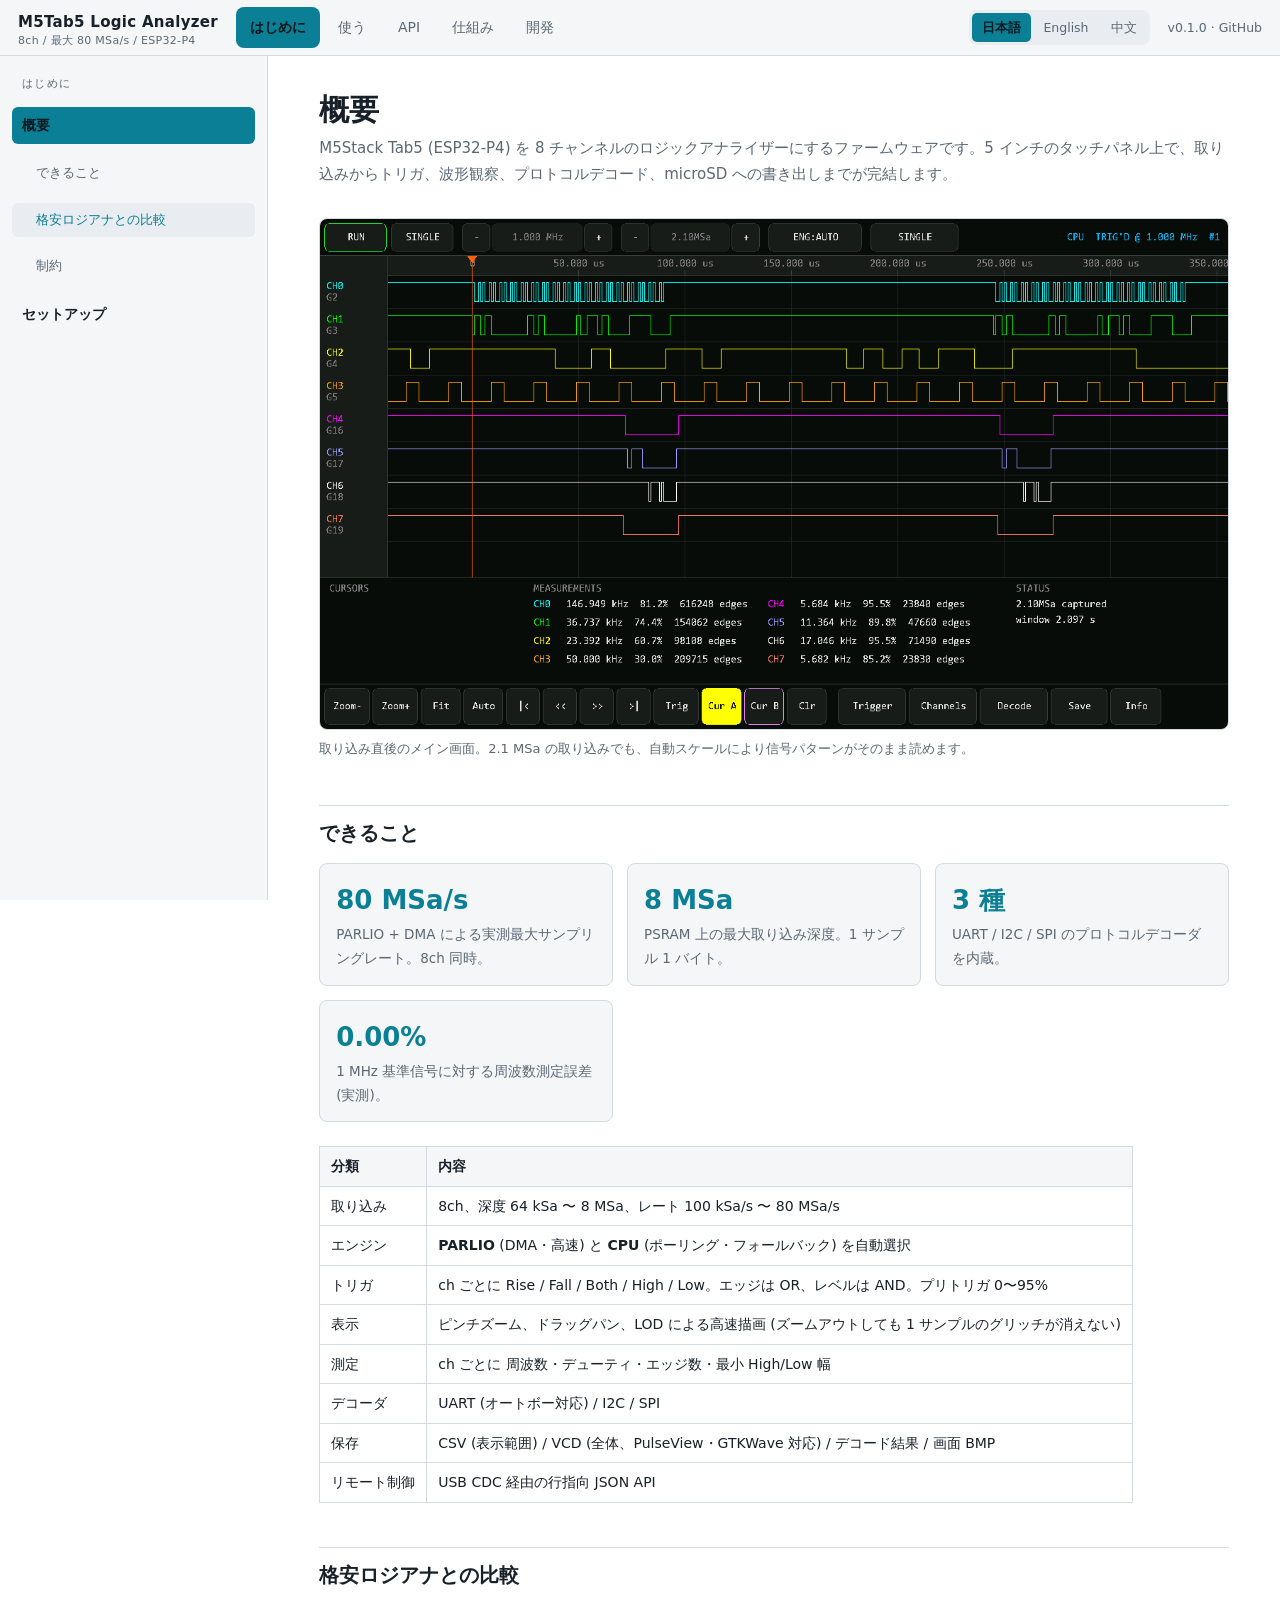
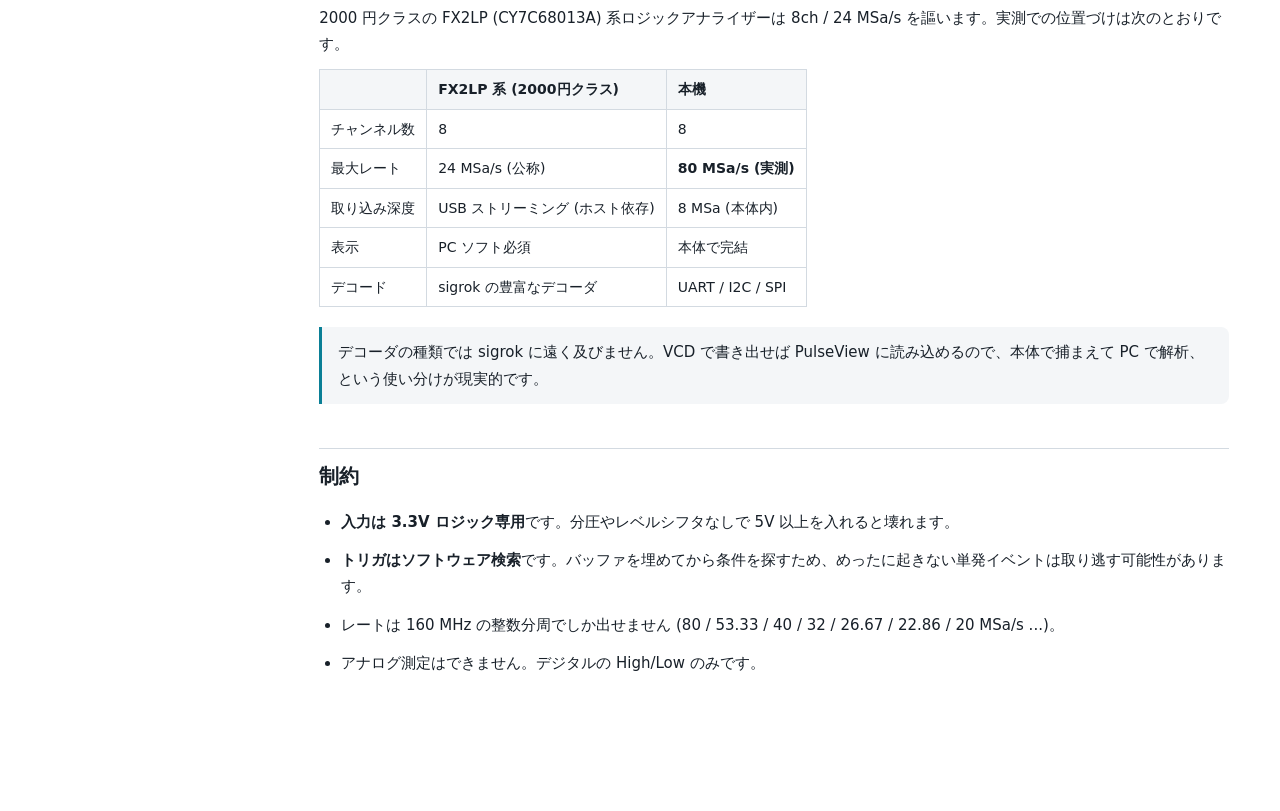
==== docs/index.html @ 8fd13aca "Add M5Tab5 8-channel logic analyzer firmware, tooling and manual Firmware for the M5Stack Tab5 (ESP3" ====
<!doctype html>
<html lang="ja">
<head>
<meta charset="utf-8">
<meta name="viewport" content="width=device-width, initial-scale=1">
<title>M5Tab5 Logic Analyzer — ドキュメント</title>
<link rel="stylesheet" href="assets/site.css">
</head>
<body>

<header>
  <button id="menuToggle" aria-label="目次">&#9776;</button>
  <div class="brand"><a href="https://github.com/airpocket-soundman/M5Tab-logic-analyzer">M5Tab5 Logic Analyzer</a><small>8ch / 最大 80 MSa/s / ESP32-P4</small></div>
  <nav class="main" id="mainNav"></nav>
  <div class="langs"><a href="index.html" data-file="index.html" aria-current="true">日本語</a><a href="en.html" data-file="en.html">English</a><a href="zh.html" data-file="zh.html">中文</a></div>
  <a class="repo" href="https://github.com/airpocket-soundman/M5Tab-logic-analyzer">v0.1.0 &#183; GitHub</a>
</header>

<aside>
  <div class="toc-title" id="tocTitle">目次</div>
  <ul id="toc"></ul>
</aside>

<main id="content">

<article data-page="overview" data-section="start" data-title="概要">
<h1>概要</h1>
  <p class="lede">M5Stack Tab5 (ESP32-P4) を 8 チャンネルのロジックアナライザーにするファームウェアです。5 インチのタッチパネル上で、取り込みからトリガ、波形観察、プロトコルデコード、microSD への書き出しまでが完結します。</p>

  <figure>
    <img src="img/01-overview.png" alt="メイン画面。8チャンネルの波形と測定値が並ぶ">
    <figcaption>取り込み直後のメイン画面。2.1 MSa の取り込みでも、自動スケールにより信号パターンがそのまま読めます。</figcaption>
  </figure>

  <h2 id="highlights">できること</h2>
  <div class="cards">
    <div class="card"><div class="big">80 MSa/s</div><p>PARLIO + DMA による実測最大サンプリングレート。8ch 同時。</p></div>
    <div class="card"><div class="big">8 MSa</div><p>PSRAM 上の最大取り込み深度。1 サンプル 1 バイト。</p></div>
    <div class="card"><div class="big">3 種</div><p>UART / I2C / SPI のプロトコルデコーダを内蔵。</p></div>
    <div class="card"><div class="big">0.00%</div><p>1 MHz 基準信号に対する周波数測定誤差 (実測)。</p></div>
  </div>

  <table>
    <tr><th>分類</th><th>内容</th></tr>
    <tr><td>取り込み</td><td>8ch、深度 64 kSa 〜 8 MSa、レート 100 kSa/s 〜 80 MSa/s</td></tr>
    <tr><td>エンジン</td><td><b>PARLIO</b> (DMA・高速) と <b>CPU</b> (ポーリング・フォールバック) を自動選択</td></tr>
    <tr><td>トリガ</td><td>ch ごとに Rise / Fall / Both / High / Low。エッジは OR、レベルは AND。プリトリガ 0〜95%</td></tr>
    <tr><td>表示</td><td>ピンチズーム、ドラッグパン、LOD による高速描画 (ズームアウトしても 1 サンプルのグリッチが消えない)</td></tr>
    <tr><td>測定</td><td>ch ごとに 周波数・デューティ・エッジ数・最小 High/Low 幅</td></tr>
    <tr><td>デコーダ</td><td>UART (オートボー対応) / I2C / SPI</td></tr>
    <tr><td>保存</td><td>CSV (表示範囲) / VCD (全体、PulseView・GTKWave 対応) / デコード結果 / 画面 BMP</td></tr>
    <tr><td>リモート制御</td><td>USB CDC 経由の行指向 JSON API</td></tr>
  </table>

  <h2 id="compare">格安ロジアナとの比較</h2>
  <p>2000 円クラスの FX2LP (CY7C68013A) 系ロジックアナライザーは 8ch / 24 MSa/s を謳います。実測での位置づけは次のとおりです。</p>
  <table>
    <tr><th></th><th>FX2LP 系 (2000円クラス)</th><th>本機</th></tr>
    <tr><td>チャンネル数</td><td>8</td><td>8</td></tr>
    <tr><td>最大レート</td><td>24 MSa/s (公称)</td><td><b>80 MSa/s (実測)</b></td></tr>
    <tr><td>取り込み深度</td><td>USB ストリーミング (ホスト依存)</td><td>8 MSa (本体内)</td></tr>
    <tr><td>表示</td><td>PC ソフト必須</td><td>本体で完結</td></tr>
    <tr><td>デコード</td><td>sigrok の豊富なデコーダ</td><td>UART / I2C / SPI</td></tr>
  </table>
  <div class="note"><p>デコーダの種類では sigrok に遠く及びません。VCD で書き出せば PulseView に読み込めるので、本体で捕まえて PC で解析、という使い分けが現実的です。</p></div>

  <h2 id="limits">制約</h2>
  <ul>
    <li><b>入力は 3.3V ロジック専用</b>です。分圧やレベルシフタなしで 5V 以上を入れると壊れます。</li>
    <li><b>トリガはソフトウェア検索</b>です。バッファを埋めてから条件を探すため、めったに起きない単発イベントは取り逃す可能性があります。</li>
    <li>レートは 160 MHz の整数分周でしか出せません (80 / 53.33 / 40 / 32 / 26.67 / 22.86 / 20 MSa/s ...)。</li>
    <li>アナログ測定はできません。デジタルの High/Low のみです。</li>
  </ul>
</article>
<article data-page="setup" data-section="start" data-title="セットアップ">
<h1>セットアップ</h1>
  <p class="lede">プローブの配線、ビルド、書き込みまで。</p>

  <h2 id="wiring">プローブの配線</h2>
  <p>プローブは Tab5 の <b>M5-Bus ヘッダ (2×15, 30 ピン)</b> に出します。</p>

  <figure>
    <img src="img/m5bus-pinout.svg" alt="M5-Bus ヘッダのピン配置。プローブに使う8本を波形と同じ色で示している" style="background:#0f1216">
    <figcaption>M5-Bus のピン配置。CH0〜CH7 は波形表示と同じ色で示しています。</figcaption>
  </figure>

  <table>
    <tr><th>ch</th><th>GPIO</th><th>M5-Bus ピン</th><th>備考</th></tr>
    <tr><td>CH0</td><td>G2</td><td class="num">21</td><td>汎用 GPIO</td></tr>
    <tr><td>CH1</td><td>G3</td><td class="num">19</td><td>汎用 GPIO</td></tr>
    <tr><td>CH2</td><td>G4</td><td class="num">20</td><td>汎用 GPIO</td></tr>
    <tr><td>CH3</td><td>G5</td><td class="num">11</td><td>M5-Bus SPI_SCK と共用</td></tr>
    <tr><td>CH4</td><td>G16</td><td class="num">2</td><td>汎用 GPIO</td></tr>
    <tr><td>CH5</td><td>G17</td><td class="num">4</td><td>M5-Bus PB_IN と共用</td></tr>
    <tr><td>CH6</td><td>G18</td><td class="num">7</td><td>M5-Bus SPI_MOSI と共用</td></tr>
    <tr><td>CH7</td><td>G19</td><td class="num">9</td><td>M5-Bus SPI_MISO と共用</td></tr>
    <tr><td>GND</td><td>—</td><td class="num">1 / 3 / 5</td><td>測定対象と必ず共通に</td></tr>
  </table>

  <div class="warn">
    <p><b>入力レベルは 3.3V です。</b>5V や 12V の信号を直結すると ESP32-P4 が壊れます。高い電圧を測るときは分圧か 3.3V のレベルシフタ／バッファを挟んでください。</p>
    <p><b>25 / 27 / 29 番ピンは HVIN、28 / 30 番は 5V とバッテリー</b>です。プローブのリードが触れないよう注意してください。</p>
  </div>

  <p>未接続の ch がノイズを拾わないよう、既定で内部プルアップを有効にしています。何もつないでいない ch は常時 High に見えます。</p>

  <div class="tip">
    <p>8ch すべてを 1 つの GPIO バンク (GPIO0–31) に収めてあるので、CPU エンジンはレジスタ 1 回読みで 8ch を取り込めます。ピンを変える場合もバンクをまたがないほうが速度が落ちません。割り当ては <code>include/config.h</code> の先頭 8 行で変更できます。</p>
  </div>

  <h2 id="build">ビルドと書き込み</h2>
  <p>PlatformIO と <a href="https://github.com/pioarduino/platform-espressif32">pioarduino</a> の ESP32-P4 対応版を使います。</p>
  <pre><code>pio run -t upload</code></pre>
  <p>シリアルモニタ:</p>
  <pre><code>pio device monitor</code></pre>
  <p>初回は toolchain のダウンロードで 5〜10 分かかります。</p>

  <div class="warn">
    <p><b>Windows で Git Bash / MSYS から <code>pio</code> を実行しないでください。</b>ESP-IDF のツールインストーラが <code>MSys/Mingw is not supported</code> で失敗します。PowerShell か cmd から実行してください。</p>
  </div>

  <h2 id="firstrun">最初の動作確認</h2>
  <p>外部の信号源がなくても、内蔵のテスト信号発生で全経路を確認できます。USB でつないだまま <a href="#" data-goto="api">リモート制御 API</a> から:</p>
  <pre><code>gen ch=0 freq=1000000 duty=50
trigger clear=1
config engine=parlio rate=26666666 depth=2097152
single</code></pre>
  <p>取り込み完了後に <code>stats</code> を送り、<code>stats[0].freq</code> が 1000000 前後になれば、GPIO マトリクスから PARLIO、DMA、バッファまで正常です。</p>
</article>
<article data-page="ui" data-section="use" data-title="画面の見かた">
<h1>画面の見かた</h1>
  <p class="lede">1280×720 の画面は 5 つの領域に分かれています。</p>

  <figure>
    <img src="img/03-zoomed.png" alt="拡大した波形表示。8チャンネルすべてに信号がある">
    <figcaption>混在信号を拡大したところ。CH0/CH1 が I2C、CH2 が UART、CH3 が PWM、CH4–CH7 が SPI。</figcaption>
  </figure>

  <table>
    <tr><th>領域</th><th>内容</th></tr>
    <tr><td>上段バー</td><td>RUN / SINGLE、サンプリングレート、深度、エンジン、トリガモード、右端に状態表示</td></tr>
    <tr><td>左端の列</td><td>ch 名と割り当て GPIO。<code>inv</code> 表示は論理反転中</td></tr>
    <tr><td>波形エリア</td><td>時間ルーラ、8ch のトレース、デコード注釈 2 行</td></tr>
    <tr><td>中段パネル</td><td>カーソル、ch ごとの測定値、状態とメッセージ</td></tr>
    <tr><td>下段バー</td><td>ズーム / パン / カーソル操作と各種オーバーレイの呼び出し</td></tr>
  </table>

  <h2 id="statusline">右上の状態表示</h2>
  <p><code>CPU TRIG'D @ 5.000 MHz #2</code> のように表示されます。</p>
  <ul>
    <li><b>エンジン</b> — 実際に使われている取り込みエンジン (<code>PARLIO</code> / <code>CPU</code>)</li>
    <li><b>状態</b> — <code>IDLE</code> / <code>SAMPLING</code> / <code>TRIG'D</code> (トリガ検出) / <code>UNTRIG</code> (未検出) / <code>FAILED</code></li>
    <li><b>@ レート</b> — 実効サンプリングレート。要求値ではなくハードウェアが実際に出している値</li>
    <li><b>#n</b> — 取り込み回数</li>
  </ul>

  <h2 id="measure">測定値の読みかた</h2>
  <p>中段パネルの MEASUREMENTS は、取り込み全体に対する ch ごとの統計です。</p>
  <ul>
    <li><b>周波数</b> — 立ち上がり間隔の平均から算出。窓の端で切れたバーストに引きずられません</li>
    <li><b>デューティ</b> — 完全な 1 周期分だけを対象にした High 比率</li>
    <li><b>エッジ数</b> — 取り込み全体での遷移回数</li>
    <li>周期性がない信号では <code>N edges  min 120 ns</code> のように最小パルス幅が出ます</li>
  </ul>
  <div class="tip"><p>「サンプリングレートが足りているか」は最小パルス幅で判断できます。最小パルス幅がサンプル周期の 2〜3 倍しかなければ、レートを上げるべきです。</p></div>
</article>
<article data-page="capture" data-section="use" data-title="取り込みとトリガ">
<h1>取り込みとトリガ</h1>
  <p class="lede">レートと深度の決め方、トリガ条件の組み立て方。</p>

  <figure>
    <img src="img/02-capture-64k.png" alt="65.5 kSa / 5 MSa/s で取り込んだ状態">
    <figcaption>深度 65.5 kSa、5 MSa/s で取り込んだ直後。取り込み全体が画面に収まっています。</figcaption>
  </figure>

  <h2 id="rate">レートと深度</h2>
  <p>観測したい最速のエッジに対して <b>5〜10 倍</b> のレートが目安です。取り込み時間は <code>深度 ÷ レート</code> で、中段パネルの <code>window</code> に出ます。</p>
  <table>
    <tr><th>操作</th><th>効果</th></tr>
    <tr><td>レート <code>-</code> <code>+</code></td><td>100 kSa/s 〜 80 MSa/s。実効値は右上の <code>@</code> を確認</td></tr>
    <tr><td>深度 <code>-</code> <code>+</code></td><td>64 kSa 〜 8 MSa。<b>深度を変えると現在の取り込みは破棄されます</b> (レート変更では破棄されません)</td></tr>
    <tr><td><code>ENG</code></td><td><code>AUTO</code> / <code>PARLIO</code> / <code>CPU</code>。AUTO は PARLIO が使えればそちらを選びます</td></tr>
  </table>
  <div class="note"><p>レートは 160 MHz の整数分周でしか出せません。メニューはその実現可能な値 (80 / 53.33 / 40 / 32 / 26.67 / 22.86 / 20 MSa/s …) で構成してあります。24 MSa/s ちょうどは出せないため、上側の 26.67 MSa/s を使ってください。</p></div>

  <h2 id="trigger">トリガ条件</h2>
  <figure>
    <img src="img/09-trigger.png" alt="トリガ設定オーバーレイ">
    <figcaption>Trigger オーバーレイ。ch をタップするたびに条件が一巡します。</figcaption>
  </figure>
  <ul>
    <li>ch のボタンをタップするたびに <code>--</code> → <code>Rise</code> → <code>Fall</code> → <code>Both</code> → <code>High</code> → <code>Low</code> → <code>--</code> と巡回します。</li>
    <li><b>エッジ条件どうしは OR</b>、<b>レベル条件どうしは AND</b>、両方あるときは「いずれかのエッジ AND すべてのレベル」。</li>
    <li>例: CH0=<code>Rise</code>、CH1=<code>Low</code> → 「CH1 が Low の間に CH0 が立ち上がったら」</li>
    <li><b>pre %</b> はプリトリガの割合です。25% なら画面の左 1/4 がトリガ前になります。</li>
    <li><b>Clear all</b> で全 ch を <code>--</code> に戻します。条件がひとつも無ければトリガ無し (取り込んだものをそのまま表示) になります。</li>
  </ul>

  <h3>トリガモード</h3>
  <table>
    <tr><th>モード</th><th>条件が見つからないとき</th></tr>
    <tr><td>AUTO</td><td>そのまま表示する</td></tr>
    <tr><td>NORMAL</td><td>5 秒間、取り込みと検索を繰り返す。その間は前の画面が残る</td></tr>
    <tr><td>SINGLE</td><td>1 回だけ取り込んで停止</td></tr>
  </table>

  <div class="note">
    <p>トリガはハードウェアではなくソフトウェア検索です。バッファを埋めてから条件を探すため、NORMAL モードは「取り込み → 検索 → 見つからなければ再取り込み」を繰り返します。周期的な信号には十分ですが、めったに起きない単発イベントは取り逃す可能性があります。これは「取り込み中は 1 サンプルも落とさない」ことを優先したトレードオフです。</p>
  </div>
</article>
<article data-page="navigate" data-section="use" data-title="波形操作とカーソル">
<h1>波形操作とカーソル</h1>
  <p class="lede">パン・ズームと 2 本のカーソルによる時間測定。</p>

  <figure>
    <img src="img/08-cursors.png" alt="カーソル A と B を置いた状態">
    <figcaption>カーソル A / B を置くと、中段パネルに Δt とその逆数 (周波数) が出ます。</figcaption>
  </figure>

  <table>
    <tr><th>操作</th><th>動作</th></tr>
    <tr><td>ドラッグ</td><td>左右にパン</td></tr>
    <tr><td>2 本指ピンチ</td><td>時間軸ズーム (指の中点が固定される)</td></tr>
    <tr><td>タップ</td><td>アクティブなカーソルをその位置へ</td></tr>
    <tr><td><span class="kbd">Zoom-</span> <span class="kbd">Zoom+</span></td><td>画面中央を軸に 2 倍ずつズーム</td></tr>
    <tr><td><span class="kbd">Fit</span></td><td>取り込み全体を画面に収める</td></tr>
    <tr><td><span class="kbd">Auto</span></td><td>最も細いパルスが約 3 px になるズームに合わせる (取り込み直後の既定)</td></tr>
    <tr><td><span class="kbd">|&lt;</span> <span class="kbd">&gt;|</span></td><td>先頭 / 末尾へ</td></tr>
    <tr><td><span class="kbd">&lt;&lt;</span> <span class="kbd">&gt;&gt;</span></td><td>半画面ずつスクロール</td></tr>
    <tr><td><span class="kbd">Trig</span></td><td>トリガ位置へジャンプ</td></tr>
    <tr><td><span class="kbd">Cur A</span> <span class="kbd">Cur B</span></td><td>置きたいカーソルを選ぶ (選択中が反転表示)</td></tr>
    <tr><td><span class="kbd">Clr</span></td><td>カーソルを消す</td></tr>
  </table>

  <h2 id="autoscale">取り込み直後の自動スケール</h2>
  <p>取り込み全体を画面幅に収めると、2 MSa を約 1180 px に描くことになり 1 列あたり 1700 サンプル。どの ch も塗りつぶしの帯になり、パターンが何も見えません。</p>
  <p>そこで取り込み後は、<b>捕まえた信号の中で最も細いパルスが約 3 px になる</b>ズームを自動で選びます。これは全 ch が形を保てる最も粗い倍率です。全体を俯瞰したいときは <span class="kbd">Fit</span>、自動スケールに戻したいときは <span class="kbd">Auto</span> を押してください。</p>

  <h2 id="lod">ズームアウトしてもグリッチが消えない理由</h2>
  <p>8 MSa を約 1150 ピクセルに描くと、1 列あたり 7000 サンプル。単純に間引くと 1 サンプルだけのヒゲが見えなくなり、ロジックアナライザーとして使い物になりません。</p>
  <p>そこで取り込み完了時に <b>(OR, AND) の要約ピラミッド</b> を構築しています。OR は「一度でも High だったか」、AND は「ずっと High だったか」を表すので、どれだけズームアウトしても 1 サンプルの尖りが「High と Low の両方あり」= 縦線として残ります。<b>正確さを落とさない間引き</b>です。</p>
</article>
<article data-page="channels" data-section="use" data-title="チャンネル設定">
<h1>チャンネル設定</h1>
  <p class="lede">表示のオンオフと論理反転。</p>

  <figure>
    <img src="img/10-channels.png" alt="チャンネル設定オーバーレイ">
    <figcaption>Channels オーバーレイ。ch ごとに表示と論理を切り替えます。</figcaption>
  </figure>

  <ul>
    <li><b>SHOWN / hidden</b> — 表示のオンオフ。隠すと残りの ch のレーンが広がるので、注目したい数本だけを大きく見られます。</li>
    <li><b>INVERTED / normal</b> — 論理反転。オープンコレクタや反転プローブ用です。波形・測定・CSV・VCD すべてに反映されます。</li>
  </ul>
  <p>ch 名の下に割り当て GPIO が出ます。反転中は左端の列に <code>inv</code> と表示されます。</p>
</article>
<article data-page="decode" data-section="use" data-title="プロトコルデコード">
<h1>プロトコルデコード</h1>
  <p class="lede">UART / I2C / SPI を波形に重ねて表示します。</p>

  <figure>
    <img src="img/11-decode-options.png" alt="デコーダ設定オーバーレイ">
    <figcaption>Decode オーバーレイ。設定を変えるたびに自動で再デコードされます。</figcaption>
  </figure>

  <h2 id="i2c">I2C</h2>
  <figure>
    <img src="img/05-decode-i2c.png" alt="I2C のデコード結果">
    <figcaption>アドレス <code>50 W</code> に続いてデータ <code>50 5A 3C</code>。下の行に ACK (<code>A</code>) / NAK (<code>N</code>)。</figcaption>
  </figure>
  <p>SCL と SDA の ch を割り当てるだけです。<code>START</code> / <code>Sr</code> (リピートスタート) / <code>STOP</code>、アドレス (R/W 付き)、データバイトが上の行に出ます。</p>

  <h2 id="uart">UART</h2>
  <figure>
    <img src="img/06-decode-uart.png" alt="UART のデコード結果">
    <figcaption>データバイト <code>4C 'L'</code> <code>41 'A'</code>。下の行に <code>S</code> (スタート) / <code>T</code> (ストップ)。</figcaption>
  </figure>
  <table>
    <tr><th>項目</th><th>説明</th></tr>
    <tr><td>Line</td><td>信号の ch</td></tr>
    <tr><td>Baud</td><td><code>auto</code> か固定値。<code>auto</code> は最小パルス幅を 1 ビットとみなして推定します</td></tr>
    <tr><td>Data bits</td><td>5〜9</td></tr>
    <tr><td>Parity</td><td>N / E / O</td></tr>
    <tr><td>Stop bits</td><td>1 / 2</td></tr>
    <tr><td>Polarity</td><td><code>idle high</code> が通常の TTL シリアル。反転プローブなら <code>inverted</code></td></tr>
    <tr><td>Bit order</td><td>通常は LSB first</td></tr>
  </table>
  <p>ストップビットが崩れているフレームは赤で <code>T!</code> になり、そのバイトもエラー色で表示されます。そこでビットクロックを信用せず、次のエッジで同期を取り直すので、1 バイトの乱れがストリーム全体を壊しません。</p>
  <div class="note"><p>オートボーは「1 ビット幅のパルスが最低 1 つある」ことが前提です。<code>0x00</code> や <code>0xFF</code> ばかりのストリームでは外すので、その場合は固定値にしてください。</p></div>

  <h2 id="spi">SPI</h2>
  <figure>
    <img src="img/07-decode-spi.png" alt="SPI のデコード結果">
    <figcaption>MOSI が上の行、MISO が下の行。<code>CS\</code> / <code>CS/</code> は選択・解除。</figcaption>
  </figure>
  <p>CLK は必須、MOSI / MISO / CS は <code>--</code> で無効にできます。CS を <code>--</code> にすると常時選択として扱います。CPOL / CPHA でサンプルエッジが決まります (CPOL = CPHA のとき立ち上がりでサンプル)。</p>
</article>
<article data-page="save" data-section="use" data-title="保存とエクスポート">
<h1>保存とエクスポート</h1>
  <p class="lede">microSD へ CSV / VCD / デコード結果 / 画面を書き出します。</p>

  <figure>
    <img src="img/12-save.png" alt="保存オーバーレイ">
    <figcaption>Save オーバーレイ。カードは初回アクセス時に自動でマウントされます。</figcaption>
  </figure>

  <table>
    <tr><th>ボタン</th><th>出力</th><th>内容</th></tr>
    <tr><td>Save CSV (view)</td><td><code>/la/capNNNN.csv</code></td><td><b>表示範囲のみ</b>、1 サンプル 1 行。時刻はトリガ基準の秒</td></tr>
    <tr><td>Save VCD (all)</td><td><code>/la/capNNNN.vcd</code></td><td>取り込み全体。値の変化点のみ</td></tr>
    <tr><td>Save decode</td><td><code>/la/decNNNN.txt</code></td><td>デコード結果をタブ区切りで</td></tr>
    <tr><td>Screenshot BMP</td><td><code>/la/shotNNNN.bmp</code></td><td>画面全体の 24 bit BMP</td></tr>
  </table>

  <div class="note"><p>CSV を全体で出さないのは、8 MSa だと数十 MB になり書き込みに何分もかかるためです。全体が必要なら VCD を使ってください。値の変化点だけを書くので桁違いに小さくなります。</p></div>

  <h2 id="pulseview">PulseView / GTKWave で開く</h2>
  <ol>
    <li>VCD を PC にコピー</li>
    <li>PulseView で <i>Import Value Change Dump data</i> を選ぶ</li>
    <li>そのまま sigrok の豊富なデコーダ群が使えます</li>
  </ol>
  <p>タイムスケールは「1 サンプルあたり 10 ステップ以上」を保つ最も粗い単位が自動で選ばれるので、レートを変えても分解能が落ちません。</p>
</article>
<article data-page="api" data-section="api" data-title="リモート制御 API">
<h1>リモート制御 API</h1>
  <p class="lede">USB CDC (書き込みに使うのと同じポート) が行指向の制御 API を兼ねています。1 行送ると JSON が 1 行返る同期プロトコルです。</p>

  <div class="warn">
    <p><b>DTR / RTS を操作しないでください。</b>ESP32 の USB-Serial-JTAG ではこの 2 本がリセットとブートピンに直結しており、トグルするとボードが ROM ブートローダに落ちて応答しなくなります。ポートを開くときは両方 false のままにしてください。</p>
  </div>

  <p>ログ出力は絞ってありますが、ESP-IDF が起動時などに数行出すことがあります。<b><code>{</code> で始まらない行は読み飛ばしてください。</b></p>
  <p>コマンドは取り込みの<b>合間</b>に処理されます。取り込み中はブロックするため、掃引の途中で送った <code>stop</code> は次の掃引の前に効きます。</p>

  <h2 id="api-basic">基本</h2>
  <table>
    <tr><th>コマンド</th><th>内容</th></tr>
    <tr><td><code>ping</code></td><td>疎通確認とファームウェア情報</td></tr>
    <tr><td><code>status</code></td><td>全状態のスナップショット。多くのコマンドがこれと同じ形を返す</td></tr>
    <tr><td><code>run</code> / <code>single</code> / <code>stop</code></td><td>連続取り込み / 1 回 / 停止</td></tr>
    <tr><td><code>config [rate=Hz] [depth=samples] [engine=auto|parlio|cpu]</code></td><td><code>rate</code> はメニュー内の最も近い値にスナップ。<code>depth</code> は 2 の冪に切り上げ</td></tr>
    <tr><td><code>trigger [mode=] [pos=] [chN=off|rise|fall|both|high|low] [clear=1]</code></td><td>トリガ条件</td></tr>
    <tr><td><code>channel n=0-7 [on=0|1] [inv=0|1]</code></td><td>表示と論理反転</td></tr>
  </table>
  <pre><code>&gt; ping
{"ok":true,"fw":"0.1.0","api":1,"board":22,"channels":8,"parlio_built":true,"cpu_mhz":360}</code></pre>

  <h2 id="api-read">波形の読み出し</h2>
  <table>
    <tr><th>コマンド</th><th>内容</th></tr>
    <tr><td><code>stats</code></td><td>ch ごとの周波数・デューティ・エッジ数・最小パルス幅</td></tr>
    <tr><td><code>edges ch=N [from=] [count=]</code></td><td><b>自動化の第一候補。</b>遷移位置だけを返すので生サンプルより桁違いに小さい。1 回最大 2048 遷移</td></tr>
    <tr><td><code>read [from=] [count=]</code></td><td>生サンプルを 16 進で。1 サンプル 1 バイト、bit N が ch N。1 回最大 4096</td></tr>
    <tr><td><code>ann [from=] [count=]</code></td><td>デコード結果。1 回最大 512 件</td></tr>
  </table>
  <pre><code>&gt; edges ch=0 count=8
{"ok":true,"ch":0,"from":0,"level":1,"sec_per_sample":3.75e-08,
 "edges":[13,27,40,54,67,81,94,108],"next":109,"more":true}</code></pre>

  <h2 id="api-decode">デコーダ</h2>
  <pre><code>decode kind=i2c scl=0 sda=1
decode kind=uart line=2 baud=auto bits=8 parity=n stop=1
decode kind=spi clk=4 mosi=5 miso=6 cs=7 cpol=0 cpha=0 order=msb bits=8</code></pre>
  <p>設定を変えると自動で再デコードされます。<code>mosi</code> / <code>miso</code> / <code>cs</code> は <code>-1</code> で無効化できます。</p>

  <h2 id="api-gen">内蔵テスト信号発生</h2>
  <p><code>gen ch=N [freq=Hz] [duty=0..100]</code> は指定した ch のピンを LEDC で駆動しつつ、そのままサンプリングもできます。<b>外部信号源なしで全経路を検証できます。</b></p>
  <pre><code>&gt; gen ch=0 freq=1000000 duty=50
{"ok":true,"gen":"on","ch":0,"pin":2,"freq":1000000,"duty":50,"res_bits":5}
&gt; gen off=1</code></pre>
  <p><code>res_bits</code> は LEDC の分解能で、周波数が高いほど小さくなります。デューティの量子化幅は 1/2<sup>res_bits</sup> なので、高い周波数では 50% ちょうどは出ません (<code>res_bits=5</code> なら 15/32 = 46.9%)。</p>

  <h2 id="api-example">PowerShell からのヘルパー</h2>
  <pre><code>$p = New-Object System.IO.Ports.SerialPort "COM6",115200,None,8,one
$p.DtrEnable = $false   # 必須: トグルするとブートローダに落ちる
$p.RtsEnable = $false
$p.NewLine = "`n"
$p.Open()

function Send-Cmd([string]$c) {
  $p.WriteLine($c)
  $sb = New-Object System.Text.StringBuilder
  $deadline = (Get-Date).AddSeconds(15)
  while ((Get-Date) -lt $deadline) {
    $null = $sb.Append($p.ReadExisting())
    foreach ($ln in ($sb.ToString() -split "`n")) {
      $t = $ln.Trim()
      if ($t.StartsWith('{') -and $t.EndsWith('}')) { return $t | ConvertFrom-Json }
    }
    Start-Sleep -Milliseconds 15
  }
}

Send-Cmd 'ping'</code></pre>
  <p>全コマンドの詳細は <a href="API.md">docs/API.md</a> にあります。</p>
</article>
<article data-page="arch" data-section="how" data-title="アーキテクチャ">
<h1>アーキテクチャ</h1>
  <p class="lede">取り込みエンジン、トリガ、描画の設計と、その理由。</p>

  <pre><code>main.cpp
  └─ App                            アプリ状態機械 + タッチ UI
       ├─ ISampler                  取り込みエンジン抽象
       │    ├─ SamplerParlio        PARLIO RX + GDMA
       │    └─ SamplerCpu           GPIO ポーリングループ
       ├─ CaptureBuffer             PSRAM のサンプル列 + LOD ピラミッド
       ├─ findTrigger()             トリガ条件のソフトウェア検索
       ├─ measureChannels()         ch ごとの周波数/デューティ/エッジ
       ├─ runDecoder()              UART / I2C / SPI
       ├─ WaveformView              波形・ルーラ・注釈・カーソルの描画
       └─ Exporter                  microSD への CSV / VCD / txt / BMP</code></pre>

  <h2 id="format">サンプル格納形式</h2>
  <p>1 サンプル 1 バイト、ビット N が ch N です。8ch を 1 バイトに詰めることで</p>
  <ul>
    <li>PARLIO の <code>data_width = 8</code> とそのまま一致する</li>
    <li>CPU エンジンのパック処理が数命令で済む</li>
    <li>トリガ検索・測定・デコードがすべて「バイト列の走査」になる</li>
  </ul>
  <p>という形に揃えました。深度 8 MSa でも 8 MB なので、Tab5 の 32 MB PSRAM に余裕で収まります。</p>

  <h2 id="parlio">PARLIO エンジン</h2>
  <p>ESP32-P4 の PARLIO 受信器は、内部で分周したクロックの各エッジで 8 本の入力をラッチし、GDMA でメモリに書き出します。CPU は一切関与しないのでジッタがありません。</p>
  <p>設計上のいちばんの制約は、ドライバが <b>内部 RAM 以外のペイロードを拒否する</b>ことです。そこで内部 RAM に 191 KiB のリングを確保し、<code>partial_rx_en</code> の<b>無限トランザクション</b>を張ります。ディスクリプタチェーンが循環するので、ハードウェアはブロック間で一度も止まりません。</p>
  <p>データの取り出しには 2 つのモードがあり、これが到達レートを決めます。</p>
  <table>
    <tr><th>モード</th><th>条件</th><th>特徴</th></tr>
    <tr><td><b>direct</b></td><td>深度 ≤ 191 kSa</td><td>取り込み中は一切コピーしない。リアルタイム制約ゼロで、レートはペリフェラルの上限まで出せる</td></tr>
    <tr><td><b>stream</b></td><td>深度 &gt; 191 kSa</td><td>ディスクリプタ完了ごとに PSRAM へコピー。コピーがサンプルレートに追従する必要がある</td></tr>
  </table>

  <h2 id="cpu">CPU エンジン</h2>
  <p>GPIO 入力レジスタを直接読み、config.h のピンマップからコンパイル時に展開したシフト列で 1 バイトに詰めます。既定のピンマップは全 ch がバンク 0 なので、レジスタ読みは 1 回だけです。</p>
  <p>ペーシングはディレイループではなく RISC-V のサイクルカウンタで行います。サンプルごとに締切を計算してそこまでスピンし、要求レートがループの限界より速い場合は自然にフリーランに落ちて<b>実測レート</b>を返します。時間軸が嘘にならないのがこの方式の利点です。</p>
  <p>割り込みは 2 ms 程度のチャンク単位でマスクします。数秒かかる取り込みの間ずっとマスクすると tick とウォッチドッグが死ぬので、チャンク境界に小さな (報告済みの) 隙間ができることを受け入れています。</p>

  <h2 id="trig-impl">トリガ</h2>
  <p>ハードウェアトリガは無いので、<b>バッファを埋めてから条件を探す</b>方式です。<code>TriggerConfig</code> は 4 つのビットマスク (rise / fall / levelHigh / levelLow) に畳まれるので、検索ループは 1 サンプルあたり数命令で済みます。</p>
  <p>検索はプリトリガ分だけ進んだ位置から始めます。こうすると、見つかった位置の手前に必ず要求されたプリトリガ長が確保されます。</p>

  <h2 id="lod-impl">LOD ピラミッド</h2>
  <p>取り込み完了時に (OR, AND) の要約ピラミッドを構築します。レベル 0 は 64 サンプルを 1 エントリに畳み、以降は 2 エントリずつ畳んで倍々。メモリは 2 バイト × (N/64) × 2 ≒ N/16 バイトで、8 MSa でも 512 KB 程度です。</p>
  <p>1 px あたり 1 サンプル未満まで拡大したときは、ピラミッドを使わず実サンプルをそのまま階段状に描きます。</p>
</article>
<article data-page="perf" data-section="how" data-title="実測性能">
<h1>実測性能</h1>
  <p class="lede">M5Stack Tab5 実機 (ESP32-P4 rev v1.3 / 360 MHz / PSRAM 32MB) での測定値。</p>

  <p>内蔵テスト信号発生で CH0 に 1 MHz 方形波を出し、深度 2 MSa で取り込んだ結果です。</p>
  <table>
    <tr><th>要求レート</th><th class="num">実効レート</th><th class="num">取り込み</th><th class="num">1 MHz の測定値</th><th class="num">誤差</th><th class="num">コピー ISR 占有</th></tr>
    <tr><td>20 MSa/s</td><td class="num">20.00</td><td class="num">2097152</td><td class="num">1.00 MHz</td><td class="num">0.00%</td><td class="num">20%</td></tr>
    <tr><td>22.86 MSa/s</td><td class="num">22.86</td><td class="num">2097152</td><td class="num">1.00 MHz</td><td class="num">0.00%</td><td class="num">22%</td></tr>
    <tr><td><b>26.67 MSa/s</b></td><td class="num"><b>26.67</b></td><td class="num">2097152</td><td class="num">1.00 MHz</td><td class="num">0.00%</td><td class="num"><b>26%</b></td></tr>
    <tr><td>32 MSa/s</td><td class="num">32.00</td><td class="num">2097152</td><td class="num">1.00 MHz</td><td class="num">0.00%</td><td class="num">31%</td></tr>
    <tr><td>40 MSa/s</td><td class="num">40.00</td><td class="num">2097152</td><td class="num">1.00 MHz</td><td class="num">0.00%</td><td class="num">39%</td></tr>
    <tr><td>53.33 MSa/s</td><td class="num">53.33</td><td class="num">2097152</td><td class="num">1.00 MHz</td><td class="num">0.00%</td><td class="num">52%</td></tr>
    <tr><td>80 MSa/s</td><td class="num">80.00</td><td class="num">2097152</td><td class="num">1.00 MHz</td><td class="num">0.00%</td><td class="num">77%</td></tr>
  </table>

  <div class="tip"><p><b>2000 円クラスの FX2LP 系ロジアナ (24 MSa/s 8ch) を上回ります。</b>26.67 MSa/s でコピー ISR の占有率はわずか 26%、深度も 2 MSa まで確認済みです。エッジ数も理論値と一致しているため、取りこぼしはありません。</p></div>

  <div class="warn"><p>80 MSa/s も動作しますが ISR 占有 77% と余裕がないため、常用は <b>40 MSa/s 以下</b>を推奨します。占有率が 80% を超えると Info パネルに <code>OVERRUN RISK</code> と表示されます。</p></div>

  <h2 id="perf-input">入力周波数の実測</h2>
  <p>内蔵ジェネレータで CH0 に方形波を出し、80 MSa/s・深度 131072 で取り込んだ結果です。</p>
  <table>
    <tr><th class="num">発生周波数</th><th class="num">1 周期あたり</th><th class="num">測定値</th><th class="num">エッジ数</th><th>判定</th></tr>
    <tr><td class="num">1.00 MHz</td><td class="num">80 サンプル</td><td class="num">1.00 MHz</td><td class="num">3279</td><td>理論値と一致</td></tr>
    <tr><td class="num">1.95 MHz</td><td class="num">40 サンプル</td><td class="num">1.95 MHz</td><td class="num">6379</td><td>一致</td></tr>
    <tr><td class="num">4.91 MHz</td><td class="num">16 サンプル</td><td class="num">4.91 MHz</td><td class="num">16092</td><td>一致</td></tr>
    <tr><td class="num">9.74 MHz</td><td class="num">8 サンプル</td><td class="num">9.74 MHz</td><td class="num">31908</td><td>一致</td></tr>
    <tr><td class="num">12.96 MHz</td><td class="num">6 サンプル</td><td class="num">12.96 MHz</td><td class="num">42449</td><td>一致</td></tr>
    <tr><td class="num"><b>19.44 MHz</b></td><td class="num"><b>4.1 サンプル</b></td><td class="num"><b>19.44 MHz</b></td><td class="num"><b>63695 / 63696</b></td><td>2 回連続で一致</td></tr>
  </table>
  <p>発生周波数が半端なのは LEDC の分周が小数になるためで、アナライザ側の誤差ではありません (同じ値が繰り返し再現します)。</p>
  <div class="note"><p><b>19.44 MHz より上は未測定です。</b>内蔵 LEDC がそれ以上を生成できず外部の信号源が必要なためで、ペリフェラル側の上限ではありません。</p></div>

  <h2 id="perf-channels">チャンネルマッピングの検証</h2>
  <p>内蔵ジェネレータで 1 MHz を 1 ch ずつ順に出し、20 MSa/s・深度 131072 で取り込んだ結果です。理論エッジ数は 13107。</p>
  <table>
    <tr><th>駆動 ch</th><th>GPIO</th><th>反応した ch</th><th class="num">測定値</th><th class="num">エッジ数</th></tr>
    <tr><td>CH0</td><td>G2</td><td>CH0 のみ</td><td class="num">1.00 MHz</td><td class="num">13106</td></tr>
    <tr><td>CH1</td><td>G3</td><td>CH1 のみ</td><td class="num">1.00 MHz</td><td class="num">13107</td></tr>
    <tr><td>CH2</td><td>G4</td><td>CH2 のみ</td><td class="num">1.00 MHz</td><td class="num">13111</td></tr>
    <tr><td>CH3</td><td>G5</td><td>CH3 のみ</td><td class="num">1.00 MHz</td><td class="num">13111</td></tr>
    <tr><td>CH4</td><td>G16</td><td>CH4 のみ</td><td class="num">1.00 MHz</td><td class="num">13114</td></tr>
    <tr><td>CH5</td><td>G17</td><td>CH5 のみ</td><td class="num">1.00 MHz</td><td class="num">13107</td></tr>
    <tr><td>CH6</td><td>G18</td><td>CH6 のみ</td><td class="num">1.00 MHz</td><td class="num">13111</td></tr>
    <tr><td>CH7</td><td>G19</td><td>CH7 のみ</td><td class="num">1.00 MHz</td><td class="num">13111</td></tr>
  </table>
  <p>チャンネルの入れ替わりもクロストークもありません。トリガも実機で確認済みで、<code>ch3=rise</code> / プリトリガ 25% でトリガ位置 32770 (境界の 32768 直後)、アイドル線に <code>ch5=rise</code> を掛けると <code>-1</code> (誤発火なし) になります。</p>

  <h2 id="perf-cpu">CPU エンジンの実力</h2>
  <p>5 MSa/s を要求して <b>実測 2.811 MSa/s</b>。200 kHz の信号を 200.06 kHz と測定 (誤差 0.03%) するので、実測レートを返す設計どおり時間軸は正しいままです。1 サンプルあたり約 128 サイクルで、PSRAM への書き込みがコストを支配しています。</p>
  <div class="note"><p><b>CPU エンジンは 2.8 MSa/s 程度が上限</b>とみてください。PARLIO が使えない場合のフォールバックであり、常用するものではありません。</p></div>

  <h2 id="perf-todo">未検証の項目</h2>
  <table>
    <tr><th>項目</th><th>状態</th></tr>
    <tr><td>microSD への保存</td><td><b>未検証</b>。CSV / VCD / BMP の書き出しコードは一度も実行していません</td></tr>
    <tr><td>実機のタッチ操作</td><td>未確認。UI 操作はシミュレータの合成タッチでのみ検証</td></tr>
    <tr><td>外部回路の実測</td><td>すべて内部ループバック。実際のプローブ配線・GND・信号品質は未検証</td></tr>
    <tr><td>実プロトコルのデコード</td><td>合成波形のみ。ゴミ入力でクラッシュしないことは確認済み</td></tr>
    <tr><td>19.44 MHz 超の入力</td><td>内蔵ジェネレータの限界で未測定</td></tr>
  </table>

  <h2 id="perf-naming">呼称について</h2>
  <table>
    <tr><th>表記</th><th class="num">値</th><th>根拠</th></tr>
    <tr><td><b>サンプリングレート</b></td><td class="num"><b>80 MSa/s</b> (8ch 同時)</td><td>実測。エッジ数が理論値と一致</td></tr>
    <tr><td>常用推奨レート</td><td class="num">40 MSa/s 以下</td><td>80 MSa/s はコピー ISR 占有 77% で余裕がない</td></tr>
    <tr><td>最小検出パルス幅</td><td class="num">12.5 ns @ 80 MSa/s</td><td>1 サンプル周期</td></tr>
    <tr><td>測定確認済み入力周波数</td><td class="num">19.44 MHz</td><td>上記の実測。これ以上は未測定</td></tr>
    <tr><td>実用的な信号周波数</td><td class="num">8〜20 MHz</td><td>5〜10 倍のオーバーサンプリングを確保する場合</td></tr>
  </table>
  <p>格安ロジアナが「24MHz」と名乗るときの 24 はサンプリングレートなので、同じ流儀なら本機は <b>80MHz 相当</b>です。ただし「80 MHz の信号が測れる」と誤読されるため、<b><code>80 MSa/s</code> と単位まで書くことを推奨します。</b></p>

  <h2 id="perf-notes">測定上の注意</h2>
  <ul>
    <li><b>時間軸はハードウェア分周値をそのまま使います。</b>壁時計で測るとアーミングと停止処理の分だけ約 1% 伸びるため、そちらは診断用にのみ表示しています。</li>
    <li>測定できる信号の周波数はサンプリングレートとは別です。エッジ位置を確実に取るには 5〜10 倍のオーバーサンプリングが必要なので、40 MSa/s なら実用 4〜8 MHz、20 MSa/s なら 2〜4 MHz が目安です。</li>
    <li>CPU エンジンの上限はループ速度で決まり、実測値が表示されます。PARLIO が使えない場合のフォールバックです。</li>
  </ul>
</article>
<article data-page="sim" data-section="dev" data-title="シミュレータ">
<h1>ブラウザシミュレータ</h1>
  <p class="lede">実機なしで UI を動かし、このドキュメントのスクリーンショットを再生成します。</p>

  <p>このページのスクリーンショットはすべて、<b>実機と同じ UI コードを WebAssembly でビルドして生成しています</b>。モックアップではありません。<code>WaveformView</code>、<code>App</code>、デコーダ、測定、LOD ピラミッドはファームウェアとバイト単位で同じソースです。</p>

  <h2 id="sim-how">仕組み</h2>
  <p><a href="https://github.com/airpocket-soundman/web-simulator-for-lvgl">web-simulator-for-lvgl</a> の M5GFX 互換バックエンドを使います。互換層はピクセル・矩形・線までしか持たないため、UI が必要とする以下を <code>sim/</code> で補っています。</p>
  <ul>
    <li><code>sim/sim_gfx.cpp</code> — テキスト描画、角丸矩形、三角形。フォントは Consolas を <code>sim/tools/make_font.py</code> でビットマップ化 (M5GFX の Font2/Font4 と同じ送り幅に合わせてあるので、ラベルがボタンからはみ出しません)</li>
    <li><code>sim/shim/</code> — M5Unified、Arduino、esp_heap_caps、esp_log の最小スタブ</li>
    <li><code>sim/sim_sampler.cpp</code> — 合成波形を生成する <code>ISampler</code>。I2C / UART / PWM / SPI が同時に走るシーン</li>
  </ul>
  <p>UI コードは <code>M5GFX</code> を直接名指しせず <code>include/gfx.h</code> の <code>LaGfx</code> を使うので、ファームウェアとシミュレータで同じソースが通ります。</p>

  <h2 id="sim-build">ビルド</h2>
  <p>インタラクティブな HTML を生成する:</p>
  <pre><code>&amp; D:\github\airpocket-soundman\web-simulator-for-lvgl\lvgl-sim.ps1 build .</code></pre>
  <p><code>build/lvgl-simulator/m5tab5-logic-analyzer.html</code> ができます。サーバー不要でそのままブラウザで開けます。</p>

  <p>スクリーンショットを再生成する:</p>
  <pre><code>pwsh sim/tools/build_shots.ps1</code></pre>
  <p>同じソースをヘッドレスの Node プログラムとしてビルドし、スクリプト化したタッチ操作で 13 枚を <code>docs/img/</code> に書き出します。<b>スクリプト駆動なので、何度実行しても同じ画像が得られます。</b></p>

  <h2 id="sim-found">シミュレータで見つかった不具合</h2>
  <p>スクリーンショットを撮る過程で、実機にも存在する UI バグが 2 件見つかりました。</p>
  <ul>
    <li><b>オーバーレイの Close を押すとカーソルが置かれる</b> — ボタンが押下を処理したあと、指を離したイベントが波形エリアに素通りしていました。押下を消費したことを記録して解決。</li>
    <li><b>クリック直後の 1 フレームがボタンの古い状態を描く</b> — ボタン配列を入力処理の<i>前</i>に構築していたため。描画直前に再構築するよう変更。</li>
  </ul>

  <div class="note"><p>シミュレータは UI プレビューであって、ボードエミュレータ ではありません。PARLIO、microSD、シリアル API は動きません (Save パネルは「ブラウザには microSD がない」と正直に返します)。</p></div>
</article>
<article data-page="trouble" data-section="dev" data-title="トラブルシューティング">
<h1>トラブルシューティング</h1>
  <p class="lede">まずは Info パネルを見てください。</p>

  <figure>
    <img src="img/13-info.png" alt="Info オーバーレイ">
    <figcaption>Info オーバーレイ。エンジンの選択結果、直前の取り込みモード、メモリ、ピン割り当てが出ます。</figcaption>
  </figure>

  <table>
    <tr><th>症状</th><th>確認すること</th></tr>
    <tr><td>全 ch が High のまま</td><td>プローブが浮いている (内部プルアップが効いている)。GND を測定対象と共通にしたか</td></tr>
    <tr><td>波形がガタつく</td><td>レートが足りない。信号の 5〜10 倍まで上げる。最小パルス幅の測定値が目安になる</td></tr>
    <tr><td><code>UNTRIG</code> のまま</td><td>トリガ条件が厳しすぎる。Trigger → <b>Clear all</b> で条件を外して素の波形を見る</td></tr>
    <tr><td>PARLIO が選ばれない</td><td>Info で理由を確認。内部 RAM 不足なら深度を下げる</td></tr>
    <tr><td><code>OVERRUN RISK</code> が出る</td><td>レートを下げるか、深度を 191 kSa 以下にして direct モードにする</td></tr>
    <tr><td>SD に保存できない</td><td>Save パネルのエラー表示を確認。FAT32 でフォーマットしたカードを使う</td></tr>
    <tr><td>期待より遅いレートしか出ない</td><td>ENG が <code>CPU</code> になっていないか。CPU エンジンの上限はループ速度で決まる</td></tr>
    <tr><td>API が応答しない</td><td>DTR / RTS を触っていないか。触るとブートローダに落ちる。<code>esptool --after hard-reset chip-id</code> で復帰</td></tr>
    <tr><td>PlatformIO のツール導入が失敗する</td><td>Git Bash / MSYS から実行していないか。PowerShell か cmd を使う</td></tr>
  </table>
</article>

</main>

<script>window.SITE_SECTIONS = [{"id": "start", "label": "はじめに"}, {"id": "use", "label": "使う"}, {"id": "api", "label": "API"}, {"id": "how", "label": "仕組み"}, {"id": "dev", "label": "開発"}];</script>
<script src="assets/site.js"></script>
</body>
</html>
---- docs/assets/site.css ----
:root {
  --bg: #0f1216;
  --bg-2: #161b21;
  --bg-3: #1d242c;
  --line: #2b343e;
  --fg: #dde5ec;
  --fg-dim: #8d9aa8;
  --accent: #35c7e0;
  --warn: #ff8f3f;
  --bad: #ff5f56;
  --good: #4ad07a;
  --radius: 8px;
  --top-h: 56px;
  --side-w: 268px;
}
@media (prefers-color-scheme: light) {
  :root {
    --bg: #ffffff; --bg-2: #f4f6f8; --bg-3: #e9edf1; --line: #d3dae1;
    --fg: #182029; --fg-dim: #5b6874; --accent: #0a7f96;
  }
}
* { box-sizing: border-box; }
html, body { margin: 0; padding: 0; height: 100%; }
body {
  background: var(--bg); color: var(--fg);
  font-family: "Helvetica Neue", "Segoe UI", "Hiragino Sans", "Noto Sans JP",
               "Noto Sans SC", "Microsoft YaHei", "Yu Gothic UI", system-ui, sans-serif;
  font-size: 15px; line-height: 1.75;
  -webkit-font-smoothing: antialiased;
}
a { color: var(--accent); }

header {
  position: fixed; inset: 0 0 auto 0; height: var(--top-h); z-index: 30;
  display: flex; align-items: center; gap: 18px;
  padding: 0 18px; background: var(--bg-2);
  border-bottom: 1px solid var(--line);
}
.brand { font-weight: 700; letter-spacing: .02em; white-space: nowrap; }
.brand a { color: inherit; text-decoration: none; }
.brand small { display: block; font-weight: 400; font-size: 11px; color: var(--fg-dim); line-height: 1; }
nav.main { display: flex; gap: 4px; overflow-x: auto; flex: 1; }
nav.main button {
  appearance: none; border: 0; background: transparent; color: var(--fg-dim);
  font: inherit; font-size: 14px; padding: 8px 14px; border-radius: var(--radius);
  cursor: pointer; white-space: nowrap;
}
nav.main button:hover { background: var(--bg-3); color: var(--fg); }
nav.main button[aria-current="true"] { background: var(--accent); color: #06181d; font-weight: 600; }

.langs { display: flex; gap: 2px; background: var(--bg-3); border-radius: var(--radius); padding: 3px; }
.langs a {
  font-size: 12.5px; padding: 4px 10px; border-radius: 5px;
  color: var(--fg-dim); text-decoration: none; white-space: nowrap;
}
.langs a:hover { color: var(--fg); }
.langs a[aria-current="true"] { background: var(--accent); color: #06181d; font-weight: 600; }
header .repo { font-size: 12.5px; color: var(--fg-dim); white-space: nowrap; text-decoration: none; }
#menuToggle { display: none; background: var(--bg-3); color: var(--fg); border: 0;
              border-radius: 6px; padding: 6px 10px; cursor: pointer; }

aside {
  position: fixed; top: var(--top-h); bottom: 0; left: 0; width: var(--side-w);
  overflow-y: auto; padding: 18px 12px 40px;
  background: var(--bg-2); border-right: 1px solid var(--line); z-index: 20;
}
aside .toc-title {
  font-size: 11px; letter-spacing: .12em; text-transform: uppercase;
  color: var(--fg-dim); padding: 0 10px 8px;
}
aside ul { list-style: none; margin: 0; padding: 0; }
aside a {
  display: block; padding: 6px 10px; border-radius: 6px;
  color: var(--fg-dim); text-decoration: none; font-size: 14px;
}
aside a:hover { background: var(--bg-3); color: var(--fg); }
aside a.page { color: var(--fg); font-weight: 600; margin-top: 6px; }
aside a.head { font-size: 13px; padding-left: 24px; }
aside a.active { background: var(--bg-3); color: var(--accent); }
aside a.page.active { background: var(--accent); color: #06181d; }

main {
  margin: var(--top-h) 0 0 var(--side-w);
  padding: 34px clamp(20px, 4vw, 56px) 120px;
  max-width: 1080px;
}
article[hidden] { display: none; }
h1 { font-size: 30px; line-height: 1.3; margin: 0 0 6px; letter-spacing: .01em; }
.lede { color: var(--fg-dim); margin: 0 0 30px; font-size: 15px; }
h2 {
  font-size: 20px; margin: 44px 0 12px; padding-top: 10px;
  border-top: 1px solid var(--line); scroll-margin-top: calc(var(--top-h) + 16px);
}
h3 { font-size: 16px; margin: 26px 0 8px; }
p, li { margin: 0 0 12px; }
ul, ol { padding-left: 22px; }
code {
  font-family: "SFMono-Regular", Consolas, "Liberation Mono", monospace;
  font-size: 13px; background: var(--bg-3); padding: 1px 5px; border-radius: 4px;
}
pre {
  background: var(--bg-2); border: 1px solid var(--line); border-radius: var(--radius);
  padding: 14px 16px; overflow-x: auto; margin: 0 0 18px;
}
pre code { background: none; padding: 0; font-size: 12.5px; line-height: 1.6; }
table { border-collapse: collapse; width: 100%; margin: 0 0 20px; font-size: 14px;
        display: block; overflow-x: auto; }
th, td { border: 1px solid var(--line); padding: 7px 11px; text-align: left; vertical-align: top; }
th { background: var(--bg-2); font-weight: 600; white-space: nowrap; }
td.num, th.num { text-align: right; font-variant-numeric: tabular-nums; }

figure { margin: 0 0 26px; }
figure img {
  width: 100%; max-width: 100%; display: block;
  border: 1px solid var(--line); border-radius: var(--radius); background: #000;
}
figcaption { font-size: 13px; color: var(--fg-dim); margin-top: 8px; }

.note, .warn, .tip {
  border-left: 3px solid var(--accent); background: var(--bg-2);
  padding: 12px 16px; border-radius: 0 var(--radius) var(--radius) 0; margin: 0 0 20px;
}
.warn { border-left-color: var(--bad); }
.tip  { border-left-color: var(--good); }
.note p:last-child, .warn p:last-child, .tip p:last-child { margin-bottom: 0; }
.kbd {
  display: inline-block; border: 1px solid var(--line); background: var(--bg-3);
  border-radius: 5px; padding: 0 6px; font-size: 12px; font-family: monospace;
}
.cards { display: grid; gap: 14px; grid-template-columns: repeat(auto-fit, minmax(220px, 1fr));
         margin-bottom: 24px; }
.card { background: var(--bg-2); border: 1px solid var(--line);
        border-radius: var(--radius); padding: 14px 16px; }
.card h3 { margin: 0 0 6px; font-size: 15px; }
.card p { margin: 0; font-size: 13.5px; color: var(--fg-dim); }
.big { font-size: 26px; font-weight: 700; color: var(--accent); font-variant-numeric: tabular-nums; }

@media (max-width: 1000px) {
  :root { --side-w: 0px; }
  #menuToggle { display: inline-block; }
  .brand small { display: none; }
  aside { transform: translateX(-100%); transition: transform .18s ease; width: 268px; }
  body.nav-open aside { transform: none; }
  main { margin-left: 0; }
}
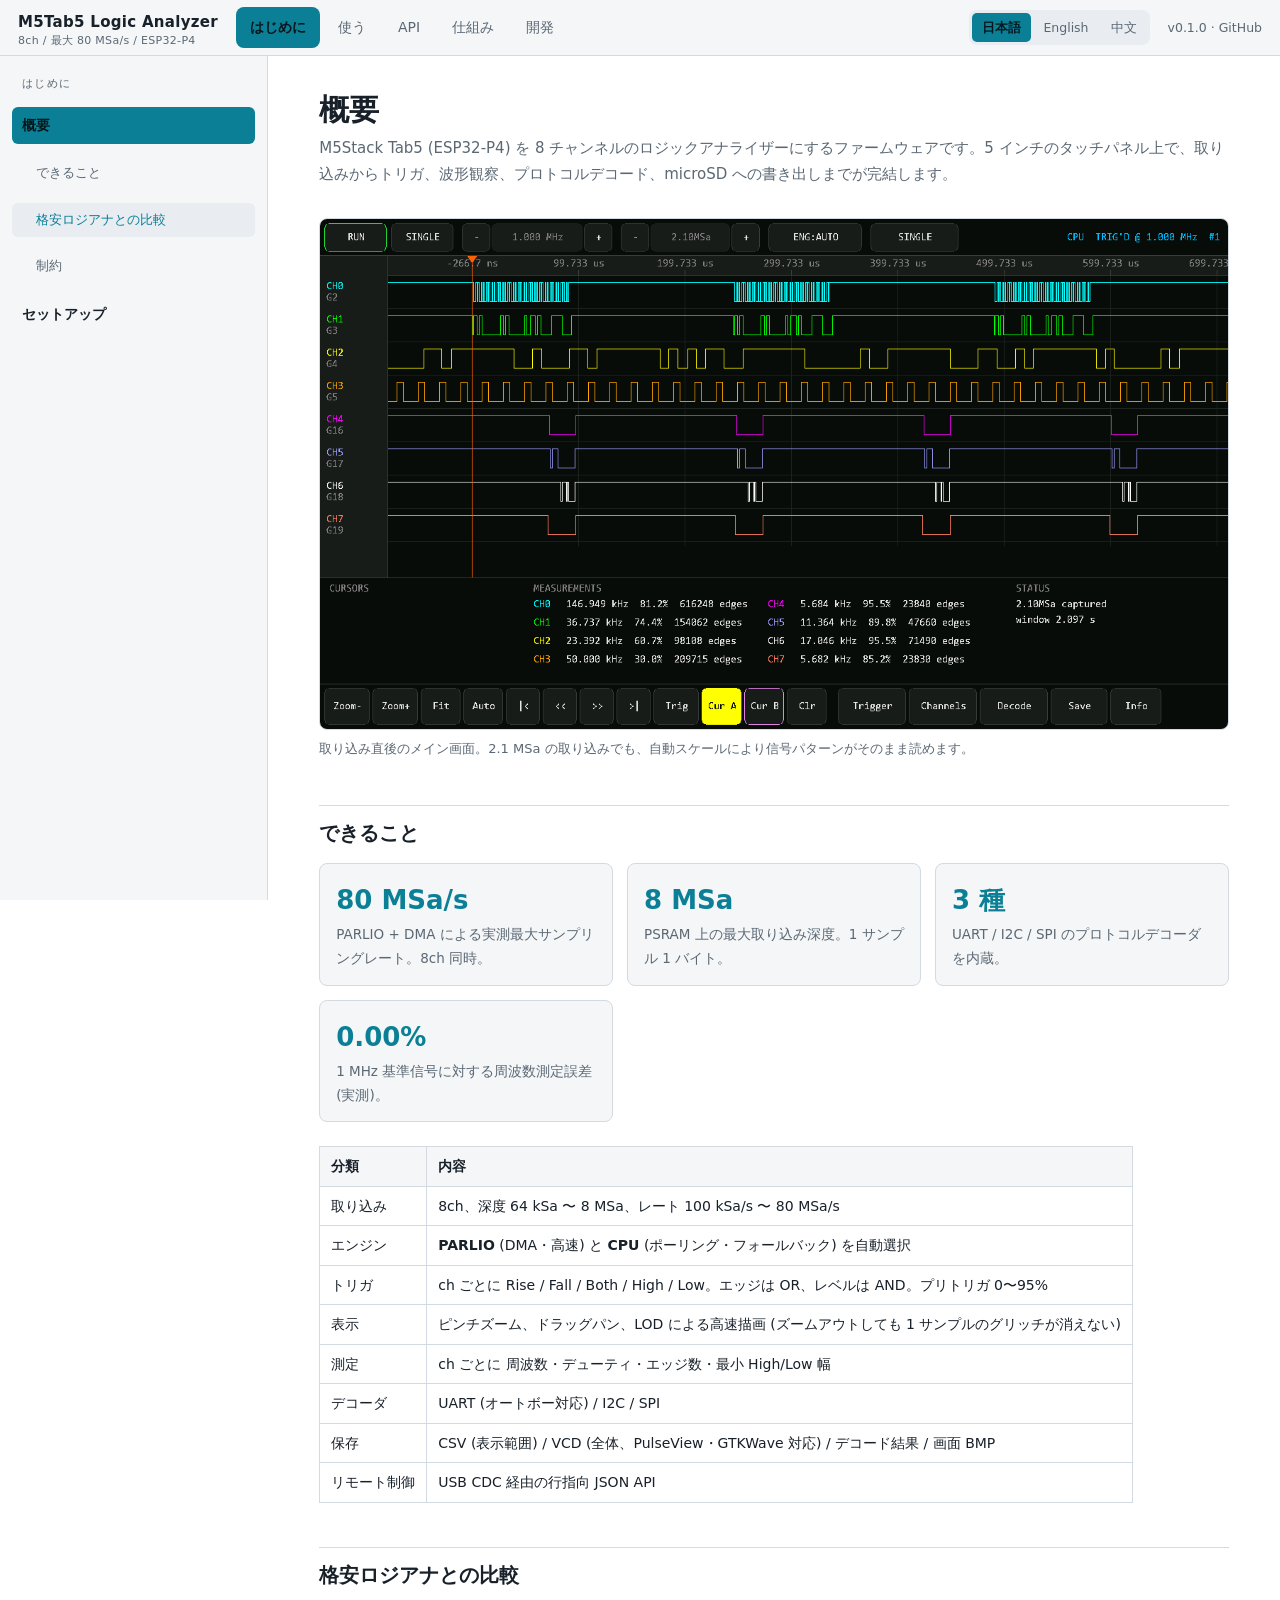
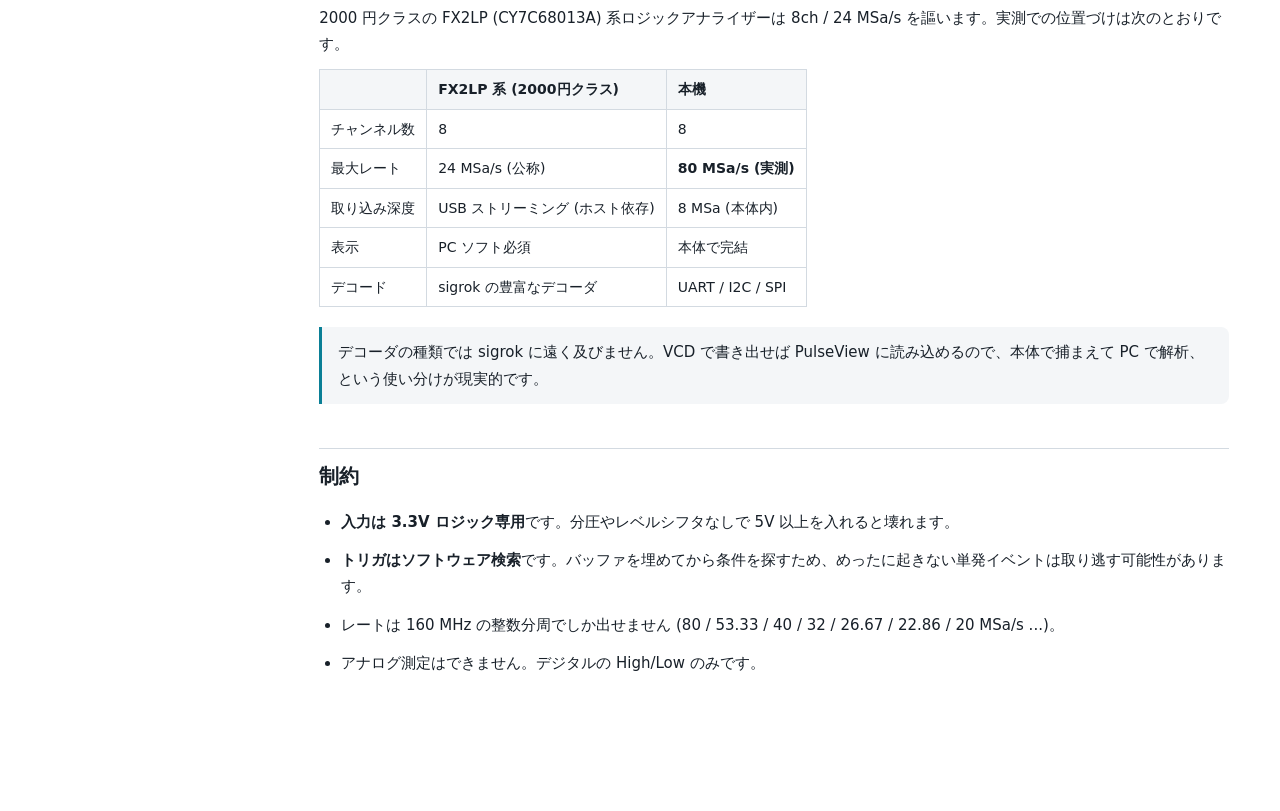
==== commit bfa99e54: "Stop the display flickering on every redraw The Tab5 panel has one framebuffer that is scanned out c" ====
--- a/docs/index.html
+++ b/docs/index.html
@@ -234,7 +234,7 @@
 
   <h2 id="autoscale">取り込み直後の自動スケール</h2>
   <p>取り込み全体を画面幅に収めると、2 MSa を約 1180 px に描くことになり 1 列あたり 1700 サンプル。どの ch も塗りつぶしの帯になり、パターンが何も見えません。</p>
-  <p>そこで取り込み後は、<b>捕まえた信号の中で最も細いパルスが約 3 px になる</b>ズームを自動で選びます。これは全 ch が形を保てる最も粗い倍率です。全体を俯瞰したいときは <span class="kbd">Fit</span>、自動スケールに戻したいときは <span class="kbd">Auto</span> を押してください。</p>
+  <p>そこで取り込み後は、<b>各 ch の最小パルス幅の中央値が約 3 px になる</b>ズームを自動で選びます。最小値ではなく中央値を使うのは、たとえば速い SPI クロックと遅い UART が混在しているとき、最小値だと SPI に合わせて拡大しすぎて他の ch が全部直線になってしまうためです。全体を俯瞰したいときは <span class="kbd">Fit</span>、自動スケールに戻したいときは <span class="kbd">Auto</span> を押してください。</p>
 
   <h2 id="lod">ズームアウトしてもグリッチが消えない理由</h2>
   <p>8 MSa を約 1150 ピクセルに描くと、1 列あたり 7000 サンプル。単純に間引くと 1 サンプルだけのヒゲが見えなくなり、ロジックアナライザーとして使い物になりません。</p>
@@ -440,6 +440,16 @@
   <p>ハードウェアトリガは無いので、<b>バッファを埋めてから条件を探す</b>方式です。<code>TriggerConfig</code> は 4 つのビットマスク (rise / fall / levelHigh / levelLow) に畳まれるので、検索ループは 1 サンプルあたり数命令で済みます。</p>
   <p>検索はプリトリガ分だけ進んだ位置から始めます。こうすると、見つかった位置の手前に必ず要求されたプリトリガ長が確保されます。</p>
 
+  <h2 id="render">描画とちらつき</h2>
+  <p>Tab5 の MIPI-DSI パネルはフレームバッファが 1 枚しかなく (M5GFX が <code>num_fbs = 1</code> で構成)、常時スキャンアウトされています。つまり<b>画面に直接描くと、消してから描き直すまでの一瞬がそのまま見えます</b>。これがちらつきの正体です。</p>
+  <p>対策は 3 つです。</p>
+  <ul>
+    <li><b>波形はオフスクリーンで合成</b> — PSRAM 上の <code>M5Canvas</code> (1184×454×2 = 約 1.03 MB) に描いてから 1 回で転送します。中間状態が画面に出ることはありません。</li>
+    <li><b>列単位のレンダリング</b> — 全域を消してから ch ごとに描くのではなく、1 列ぶんの背景・グリッド・レーン区切り・全 ch の波形をまとめて描きます。副産物として <b>LOD の参照回数が 8 分の 1</b> になりました (以前は同じ列範囲を ch ごとに 8 回問い合わせていました)。</li>
+    <li><b>ボタン類は差分更新</b> — ボタンは見た目が変わったものだけ描き直し、測定値は各フィールドの余った部分だけを消します。全体を <code>fillRect</code> で消す処理はどこにも残っていません。</li>
+  </ul>
+  <p>いずれも<b>取り込みとは競合しません</b>。描画は取り込みの合間にしか走らないので (ループは単一スレッド)、転送が DMA やコピー ISR と PSRAM 帯域を奪い合うことはありません。</p>
+
   <h2 id="lod-impl">LOD ピラミッド</h2>
   <p>取り込み完了時に (OR, AND) の要約ピラミッドを構築します。レベル 0 は 64 サンプルを 1 エントリに畳み、以降は 2 エントリずつ畳んで倍々。メモリは 2 バイト × (N/64) × 2 ≒ N/16 バイトで、8 MSa でも 512 KB 程度です。</p>
   <p>1 px あたり 1 サンプル未満まで拡大したときは、ピラミッドを使わず実サンプルをそのまま階段状に描きます。</p>
